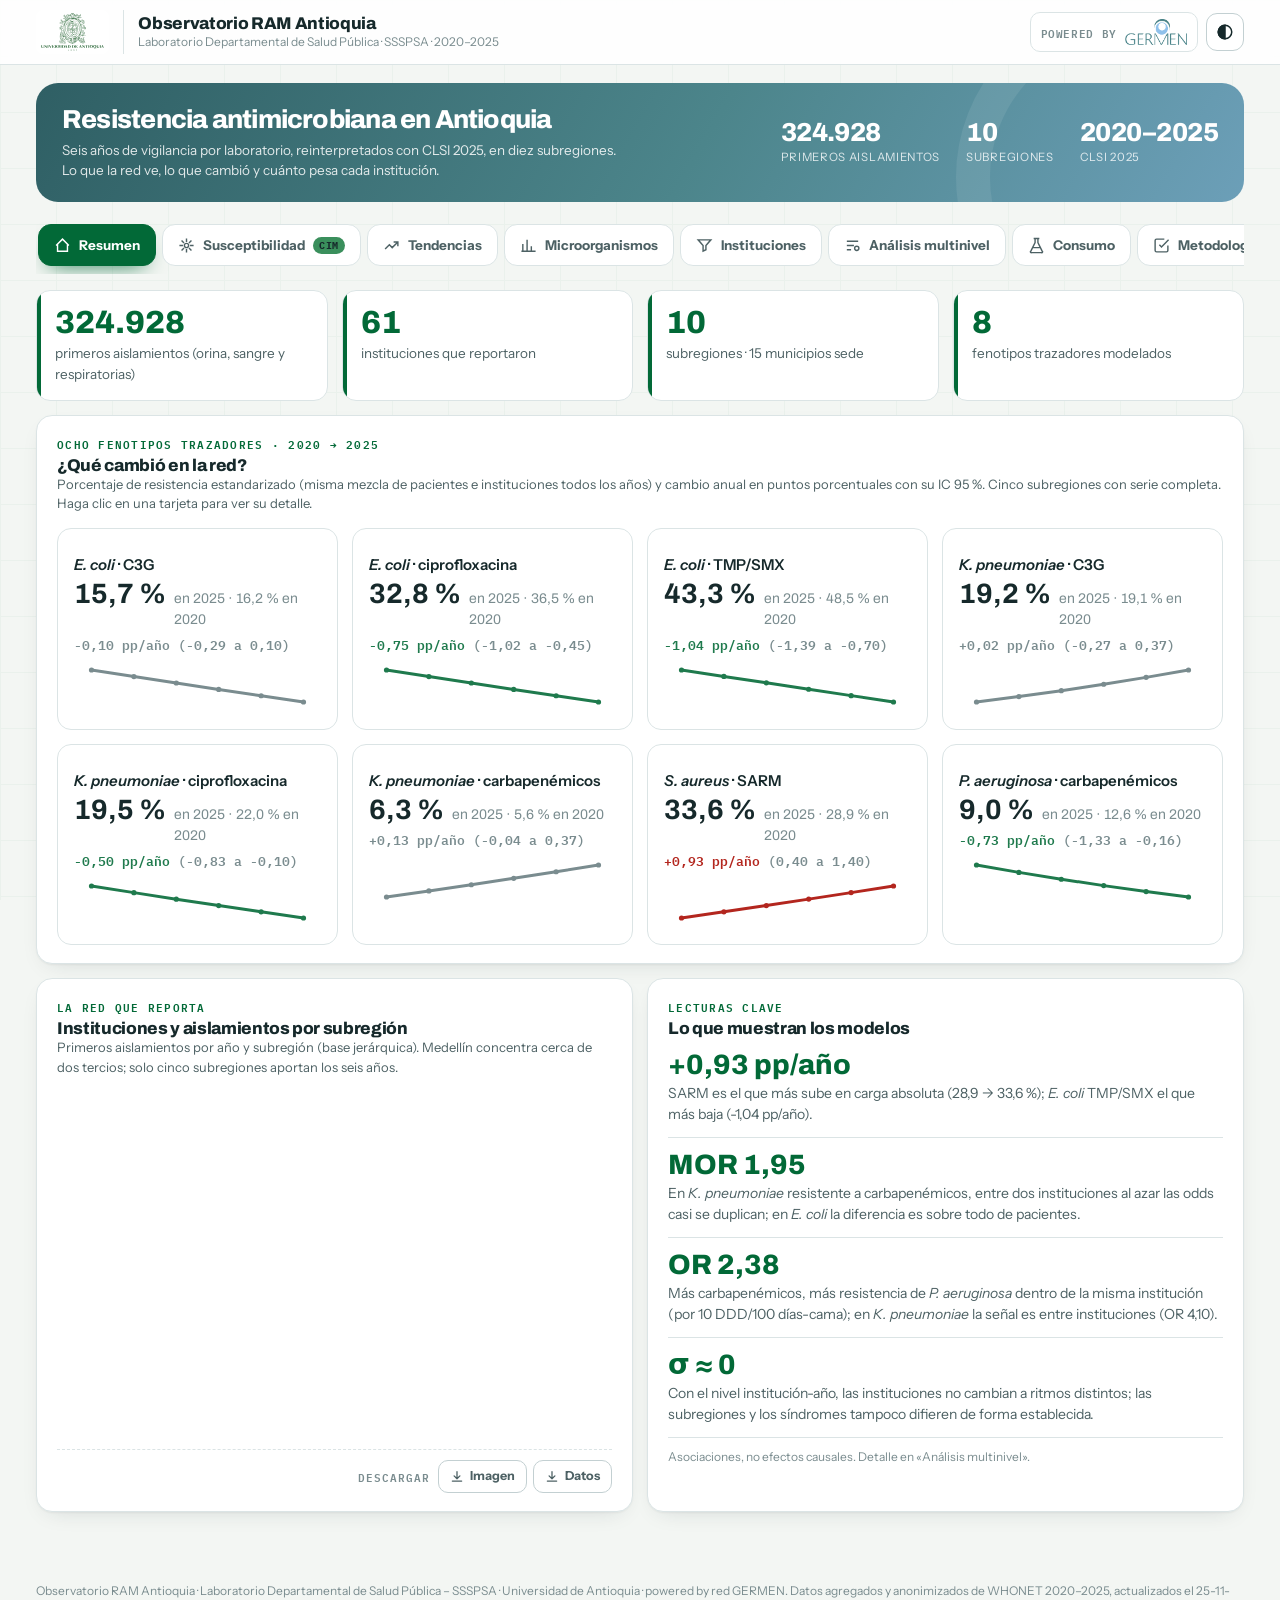
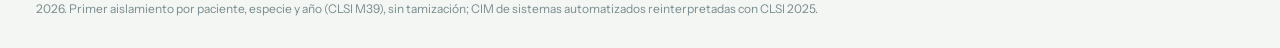
==== antioquia/index.html @ c88a36a8 "Observatorio RAM Antioquia: datos agregados y anonimizados (LDSP, UdeA, red GERMEN) Co-Authored-By: " ====
<!DOCTYPE html>
<html lang="es">
<head>
<meta charset="UTF-8">
<meta name="viewport" content="width=device-width, initial-scale=1, viewport-fit=cover">
<title>Observatorio RAM Antioquia</title>
<meta name="description" content="Observatorio de resistencia antimicrobiana de Antioquia, 2020–2025: perfiles de sensibilidad por subregión, síndrome y ámbito, espectro de CIM, tendencias ajustadas, comparación anónima de instituciones, consumo de antibióticos y hallazgos del análisis multinivel. Laboratorio Departamental de Salud Pública – SSSPSA, Universidad de Antioquia, red GERMEN.">
<meta name="theme-color" content="#4c858b">
<link rel="icon" type="image/png" href="img/favicon-64.png">
<link rel="preconnect" href="https://fonts.googleapis.com">
<link rel="stylesheet" href="https://fonts.googleapis.com/css2?family=Archivo:wght@600;800&family=Instrument+Sans:ital,wght@0,400;0,500;0,600;0,700;1,400&family=IBM+Plex+Mono:wght@500;600&display=swap">
<style>

/* === PALETA (logo GERMEN: petroleo #4C858B y azul #8FC1EB) ==================== */
:root{--germen:#4c858b;--germen-osc:#2f5f64;--germen-cla:#e6f0f1;--azul:#8fc1eb;--azul-cla:#edf5fc;--fondo:#f3f7f7;--sup:#fff;--sup2:#eef3f4;
--borde:#dbe4e5;--borde2:#c3d0d2;--tx:#16292b;--tx2:#4d6164;--tx3:#7a8c8f;--ok:#1f7a4d;--wn:#8a5a00;--er:#b3261e;
--s-hi:#4c858b;--s-md:#d69a2d;--s-lo:#c2462e;--cS:#e1eeee;--cI:#f6ead0;--cR:#f5dcd4;--ink:#16292b;
--sombra:0 1px 2px rgba(22,41,43,.05),0 8px 24px -12px rgba(22,41,43,.18);--radio:16px;
--f-disp:'Archivo',system-ui,sans-serif;--f-body:'Instrument Sans',system-ui,-apple-system,'Segoe UI',sans-serif;--f-mono:'IBM Plex Mono',ui-monospace,Consolas,monospace;
--ease:cubic-bezier(.16,1,.3,1);color-scheme:light}
@media (prefers-color-scheme:dark){:root:not([data-theme="light"]){--germen:#6fb0b6;--germen-osc:#a6d6db;--germen-cla:#1d3436;--azul:#8fc1eb;--azul-cla:#1a2a38;
--fondo:#0f1718;--sup:#172224;--sup2:#1e2b2d;--borde:#2b3b3e;--borde2:#3a4d50;--tx:#e8f0f1;--tx2:#a9bbbe;--tx3:#7f9396;--ok:#6fd19c;--wn:#f2c46b;--er:#f19a93;
--s-hi:#6fb0b6;--s-md:#e7b452;--s-lo:#ec8a7a;--cS:#1f3a3c;--cI:#3d3420;--cR:#41282a;--ink:#e8f0f1;--sombra:0 1px 2px rgba(0,0,0,.3),0 8px 24px -12px rgba(0,0,0,.6);color-scheme:dark}}
:root[data-theme="dark"]{--germen:#6fb0b6;--germen-osc:#a6d6db;--germen-cla:#1d3436;--azul:#8fc1eb;--azul-cla:#1a2a38;--fondo:#0f1718;--sup:#172224;--sup2:#1e2b2d;
--borde:#2b3b3e;--borde2:#3a4d50;--tx:#e8f0f1;--tx2:#a9bbbe;--tx3:#7f9396;--ok:#6fd19c;--wn:#f2c46b;--er:#f19a93;--s-hi:#6fb0b6;--s-md:#e7b452;--s-lo:#ec8a7a;
--cS:#1f3a3c;--cI:#3d3420;--cR:#41282a;--ink:#e8f0f1;--sombra:0 1px 2px rgba(0,0,0,.3),0 8px 24px -12px rgba(0,0,0,.6);color-scheme:dark}
*{box-sizing:border-box;margin:0;padding:0}
body{font:14.5px/1.5 var(--f-body);color:var(--tx);background:var(--fondo);min-height:100vh}
body::before{content:'';position:fixed;inset:0;pointer-events:none;z-index:-1;background-image:linear-gradient(var(--germen) 1px,transparent 1px),linear-gradient(90deg,var(--germen) 1px,transparent 1px);background-size:56px 56px;opacity:.035}
button,input,select{font:inherit;color:inherit}button{cursor:pointer}
:focus-visible{outline:2px solid var(--germen);outline-offset:2px;border-radius:8px}
a{color:var(--germen-osc)}
/* === CABECERA ================================================================ */
.barra{background:color-mix(in srgb,var(--sup) 88%,transparent);backdrop-filter:blur(10px);border-bottom:1px solid var(--borde);position:sticky;top:0;z-index:20}
.barra-in{max-width:1240px;margin:0 auto;padding:10px 16px;display:flex;align-items:center;gap:14px}
.logo{height:40px;width:auto;display:block;background:#fff;border-radius:8px;padding:3px 5px}
.marca-sep{width:1px;align-self:stretch;background:var(--borde)}
.titulo h1{font:800 17px var(--f-disp);letter-spacing:-.02em}.titulo p{font-size:12px;color:var(--tx3)}
.barra-der{margin-left:auto;display:flex;align-items:center;gap:8px}
.suite{display:flex;gap:3px;padding:4px;border-radius:12px;background:var(--sup2);border:1px solid var(--borde)}
.suite a{padding:6px 12px;border-radius:9px;font-size:12.5px;font-weight:700;color:var(--tx2);text-decoration:none;white-space:nowrap;transition:all .2s}
.suite a:hover{color:var(--germen-osc)}
.suite a.act{background:var(--germen);color:#fff;box-shadow:0 6px 14px -8px var(--germen)}
.ico-btn{width:38px;height:38px;border-radius:11px;border:1px solid var(--borde2);background:var(--sup);display:grid;place-items:center;transition:all .2s}
.ico-btn:hover{border-color:var(--germen);color:var(--germen-osc);transform:rotate(-12deg)}
/* === HERO ===================================================================== */
.hero{max-width:1240px;margin:18px auto 0;padding:0 16px}
.hero-in{border-radius:22px;padding:22px 26px;background:linear-gradient(120deg,#2f5f64 0%,#4c858b 55%,#6c9fb8 100%);color:#fff;display:flex;gap:24px;align-items:center;flex-wrap:wrap;position:relative;overflow:hidden}
.hero-in::after{content:'';position:absolute;right:-60px;top:-80px;width:280px;height:280px;border-radius:50%;border:34px solid rgba(255,255,255,.08)}
.hero h2{font:800 26px/1.1 var(--f-disp);letter-spacing:-.03em}.hero p{opacity:.85;font-size:13.5px;max-width:560px;margin-top:6px}
.hero-k{display:flex;gap:26px;margin-left:auto;flex-wrap:wrap;position:relative;z-index:1}
.hero-k div b{display:block;font:800 26px var(--f-disp);letter-spacing:-.02em}.hero-k div span{font-size:11.5px;opacity:.8;text-transform:uppercase;letter-spacing:.06em}
main{max-width:1240px;margin:0 auto;padding:14px 16px 56px}
/* === PESTANAS ================================================================= */
.tabs{display:flex;gap:6px;margin:4px 0 16px;overflow-x:auto;scrollbar-width:none;padding:4px 2px 8px}
.tabs::-webkit-scrollbar{display:none}
.tab{display:inline-flex;align-items:center;gap:8px;padding:10px 15px;border:1px solid var(--borde);background:var(--sup);color:var(--tx2);font-weight:700;font-size:13.5px;border-radius:13px;white-space:nowrap;transition:all .25s var(--ease)}
.tab svg{width:17px;height:17px;flex:none}
.tab:hover{border-color:var(--germen);color:var(--germen-osc);transform:translateY(-1px)}
.tab.act{background:var(--germen);border-color:var(--germen);color:#fff;box-shadow:0 10px 22px -12px var(--germen)}
.tab .nuevo{font:700 9.5px var(--f-mono);letter-spacing:.06em;text-transform:uppercase;padding:2px 6px;border-radius:999px;background:var(--azul);color:#16292b}
.pan{display:none}.pan.act{display:block;animation:entra .45s var(--ease)}
@keyframes entra{from{opacity:0;transform:translateY(8px)}to{opacity:1;transform:none}}
/* === FILTROS ================================================================== */
.frow{display:flex;align-items:flex-end;gap:14px;flex-wrap:wrap;padding:14px 16px;background:var(--sup);border:1px solid var(--borde);border-radius:var(--radio);margin-bottom:14px;box-shadow:var(--sombra)}
.f{display:flex;flex-direction:column;gap:5px}
.f>label{font:600 10.5px var(--f-mono);color:var(--tx3);text-transform:uppercase;letter-spacing:.09em}
.sel{appearance:none;font-size:13.5px;font-weight:600;padding:8px 34px 8px 12px;border:1px solid var(--borde2);border-radius:11px;background:var(--sup) url("data:image/svg+xml,%3Csvg xmlns='http://www.w3.org/2000/svg' width='12' height='12' viewBox='0 0 24 24' fill='none' stroke='%234c858b' stroke-width='3'%3E%3Cpath d='m6 9 6 6 6-6'/%3E%3C/svg%3E") no-repeat right 11px center;max-width:100%;transition:border-color .2s}
.sel:hover{border-color:var(--germen)}
.seg{display:inline-flex;padding:3px;border-radius:12px;background:var(--sup2);border:1px solid var(--borde);gap:2px;flex-wrap:wrap}
.seg button{border:0;background:none;padding:6px 11px;border-radius:9px;font-size:12.5px;font-weight:700;color:var(--tx2);transition:all .2s var(--ease)}
.seg button:hover{color:var(--germen-osc)}
.seg button.on{background:var(--sup);color:var(--germen-osc);box-shadow:0 1px 2px rgba(0,0,0,.08),0 4px 10px -6px rgba(47,95,100,.5)}
/* === TARJETAS ================================================================ */
.tarjeta{background:var(--sup);border:1px solid var(--borde);border-radius:var(--radio);padding:18px 20px;box-shadow:var(--sombra);margin-bottom:14px;min-width:0;transition:box-shadow .3s}
.tarjeta:hover{box-shadow:0 1px 2px rgba(22,41,43,.05),0 14px 34px -16px rgba(22,41,43,.28)}
.tarjeta h2{font:800 17px var(--f-disp);letter-spacing:-.02em}.tarjeta h3{font-size:14px;font-weight:700;margin:12px 0 6px}
.thead{display:flex;justify-content:space-between;align-items:flex-start;gap:10px;flex-wrap:wrap}
.kick{font:600 10.5px var(--f-mono);color:var(--germen);text-transform:uppercase;letter-spacing:.12em;margin-bottom:3px}
.sub{color:var(--tx2);font-size:13px}.nota{font-size:12px;color:var(--tx3);margin-top:10px;line-height:1.55}
.g2{display:grid;grid-template-columns:minmax(0,1fr) minmax(0,1fr);gap:14px}.g37{display:grid;grid-template-columns:minmax(0,.95fr) minmax(0,1.05fr);gap:14px}
.g3{display:grid;grid-template-columns:repeat(3,minmax(0,1fr));gap:14px}
.g2>*,.g37>*,.g3>*{min-width:0}
@media (max-width:900px){.g2,.g37,.g3{grid-template-columns:minmax(0,1fr)}}
.stats{display:grid;grid-template-columns:repeat(4,minmax(0,1fr));gap:12px;margin-bottom:14px}
@media (max-width:640px){.stats{grid-template-columns:repeat(2,minmax(0,1fr))}.titulo p,.marca-sep{display:none}.suite a{padding:6px 8px}.barra-in{flex-wrap:wrap}.hero-k{margin-left:0}}
.stat{background:var(--sup);border:1px solid var(--borde);border-radius:14px;padding:14px;position:relative;overflow:hidden}
.stat::before{content:'';position:absolute;left:0;top:0;bottom:0;width:4px;background:var(--germen)}
.stat-n{font:800 28px/1.05 var(--f-disp);letter-spacing:-.03em;font-variant-numeric:tabular-nums;color:var(--germen-osc)}.stat-l{font-size:12px;color:var(--tx2);margin-top:5px}
/* === TABLAS =================================================================== */
.tw{overflow-x:auto;border:1px solid var(--borde);border-radius:12px}
table{border-collapse:collapse;width:100%;font-size:13px}
th{font:600 10.5px var(--f-mono);text-transform:uppercase;letter-spacing:.07em;color:var(--tx3);padding:9px 10px;border-bottom:1px solid var(--borde);background:var(--sup2);text-align:right;white-space:nowrap}
td{padding:7px 10px;text-align:right;border-bottom:1px solid var(--borde);font-variant-numeric:tabular-nums}
th:first-child,td:first-child{text-align:left}tr:last-child td{border-bottom:none}
tbody tr{transition:background .15s}tbody tr:hover{background:var(--sup2)}
tr.sel-row{background:var(--germen-cla)!important}
td i{color:var(--tx2)}.mu{color:var(--tx3)}
.barra-s{position:relative;height:12px;border-radius:7px;background:var(--sup2);min-width:100px}
.barra-s span{position:absolute;left:0;top:0;bottom:0;border-radius:7px;transition:width .8s var(--ease)}
.barra-s em{position:absolute;top:-3px;bottom:-3px;width:2px;background:var(--tx2);opacity:.6}
.chip{display:inline-block;padding:2px 9px;border-radius:999px;font-size:11.5px;font-weight:700}
.c-hi{background:color-mix(in srgb,var(--s-hi) 18%,transparent);color:var(--s-hi)}.c-md{background:color-mix(in srgb,var(--s-md) 20%,transparent);color:var(--wn)}.c-lo{background:color-mix(in srgb,var(--s-lo) 18%,transparent);color:var(--er)}
.leg{display:flex;gap:14px;flex-wrap:wrap;font-size:12px;color:var(--tx2);margin-top:10px}.leg i{display:inline-block;width:12px;height:12px;border-radius:3px;margin-right:6px;vertical-align:-1px}
canvas{max-width:100%}
.aviso{border-radius:14px;padding:12px 16px;font-size:13px;background:var(--azul-cla);border:1px solid color-mix(in srgb,var(--azul) 55%,transparent);color:var(--tx2);margin-bottom:14px}
.vacio{padding:36px;text-align:center;color:var(--tx3)}
footer{max-width:1240px;margin:0 auto;padding:0 16px 30px;font-size:12px;color:var(--tx3)}
/* === GRAFICOS SVG PROPIOS (rosa, espectro, franjas) ============================ */
.viz svg{width:100%;height:auto;display:block}
.rosa-ab{font:700 11.5px var(--f-mono);fill:var(--tx)}.rosa-p{font:800 14px var(--f-disp)}.rosa-c{font:600 13px var(--f-body);fill:var(--tx2);font-style:italic}
.ax{font:500 11px var(--f-mono);fill:var(--tx3)}.bl{font:600 12.5px var(--f-body);fill:var(--tx)}.cel{font:600 9.5px var(--f-mono);fill:var(--tx)}
.petal{transform:scale(0);animation:crece .9s var(--ease) forwards;animation-delay:var(--d)}
@keyframes crece{to{transform:scale(1)}}
.col{transform:scaleY(0);transform-box:fill-box;transform-origin:bottom;animation:sube .7s var(--ease) forwards;animation-delay:var(--d)}
@keyframes sube{to{transform:none}}
.petal:hover,.col:hover{filter:brightness(1.12)}
.vista{display:flex;gap:8px;align-items:center}
.strip-row{display:grid;grid-template-columns:minmax(150px,230px) 1fr 70px;gap:10px;align-items:center;padding:6px 0;border-bottom:1px dashed var(--borde)}
.strip-row:last-child{border-bottom:0}
.strip-row .lab{font-size:12.5px;font-weight:600}
.strip-row .val{font:700 13px var(--f-mono);text-align:right}
.yo-badge{display:inline-flex;align-items:center;gap:8px;font:800 30px var(--f-disp);color:var(--germen-osc)}
.yo-badge span{display:grid;place-items:center;width:48px;height:48px;border-radius:14px;background:var(--germen);color:#fff;font-size:26px}
/* === DESCARGAS (descargas.js) ================================================ */
.dl-bar{display:flex;align-items:center;justify-content:flex-end;gap:6px;margin-top:12px;padding-top:10px;border-top:1px dashed var(--borde);flex-wrap:wrap}
.dl-lab{font:600 10.5px var(--f-mono);color:var(--tx3);text-transform:uppercase;letter-spacing:.1em;margin-right:2px}
.dl-msg{font-size:12px;color:var(--er);margin-right:auto}
.dl-bar button{display:inline-flex;align-items:center;gap:6px;border:1px solid var(--borde2);background:var(--sup);color:var(--tx2);font-size:12.5px;font-weight:700;padding:6px 11px;border-radius:10px;transition:all .2s var(--ease)}
.dl-bar button:hover{border-color:var(--germen);color:var(--germen-osc);background:var(--germen-cla);transform:translateY(-1px)}
.dl-bar button:disabled{opacity:.6;cursor:progress;transform:none}
.dl-ctx{font:600 11px var(--f-mono);color:var(--tx3);letter-spacing:.04em;margin-bottom:8px;padding-bottom:6px;border-bottom:1px solid var(--borde)}
.dl-pie{display:flex;align-items:center;gap:10px;margin-top:14px;padding-top:10px;border-top:1px solid var(--borde);font-size:11px;color:var(--tx3);line-height:1.4}
.dl-pie img{height:26px;width:auto;background:#fff;border-radius:5px;padding:2px 4px}
.tarjeta.dl-captura{transition:none}.tarjeta.dl-captura .petal,.tarjeta.dl-captura .col{animation:none;transform:none}
@media (prefers-reduced-motion:reduce){.petal,.col{animation:none;transform:none}.pan.act{animation:none}}

/* === OBSERVATORIO RAM ANTIOQUIA: añadidos al diseño GERMEN ============================ */
:root{--udea:#07612c;--udea-cla:#e3f2e8}
.logo-udea{height:44px;width:auto}
:root[data-theme="dark"] .logo-udea{filter:brightness(0) invert(1)}
@media (prefers-color-scheme:dark){:root:not([data-theme="light"]) .logo-udea{filter:brightness(0) invert(1)}}
.powered{display:flex;align-items:center;gap:8px;text-decoration:none;color:var(--tx3);font:600 11px var(--f-mono);letter-spacing:.06em;text-transform:uppercase;padding:6px 10px;border:1px solid var(--borde);border-radius:10px;background:var(--sup)}
.powered:hover{border-color:var(--germen)}
.traz{display:grid;grid-template-columns:repeat(4,1fr);gap:14px;margin-top:14px}
@media (max-width:900px){.traz{grid-template-columns:repeat(2,1fr)}}
.tz{border:1px solid var(--borde);border-radius:14px;padding:14px 16px;background:var(--sup);cursor:pointer;transition:transform .25s var(--ease),border-color .25s}
.tz:hover{transform:translateY(-3px);border-color:var(--germen)}
.tz h3{font:600 15px var(--f-body);margin-bottom:6px}.tz h3 i{font-weight:600}
.tz .pv{display:flex;align-items:baseline;gap:8px;font-family:var(--f-disp)}.tz .pv b{font-size:30px;line-height:1}.tz .pv span{font-size:14px;color:var(--tx3)}
.tz .pp{font:600 13px var(--f-mono);margin-top:4px}.tz svg{width:100%;height:46px;margin-top:6px}
.up{color:var(--er)}.dn{color:var(--ok)}.nz{color:var(--tx3)}
.clave{padding:12px 0;border-bottom:1px solid var(--borde)}.clave:last-child{border:0}
.clave b.n{font:800 28px var(--f-disp);color:var(--germen);display:block;line-height:1.1}
.clave p{color:var(--tx2);font-size:14px;margin-top:2px}
.subtabs{margin:4px 0 16px;flex-wrap:wrap}
.met-tbl td,.met-tbl th{white-space:nowrap}
.forest{width:100%;height:auto}
.forest text{font:12px var(--f-body);fill:var(--tx2)}.forest .ax{font:11px var(--f-mono);fill:var(--tx3)}
.paso{display:grid;grid-template-columns:120px 1fr;gap:12px;align-items:center;margin:6px 0}
.paso .b{height:28px;border-radius:6px;background:linear-gradient(90deg,var(--germen),var(--azul));color:#fff;font:600 12px var(--f-mono);display:flex;align-items:center;justify-content:flex-end;padding-right:8px}
.paso .v{font:800 18px var(--f-disp);text-align:right}
.def dt{font:600 12px var(--f-mono);color:var(--germen);text-transform:uppercase;letter-spacing:.06em;margin-top:10px}.def dd{color:var(--tx2);font-size:14px}
#rStats{display:grid;grid-template-columns:repeat(4,1fr);gap:14px}
@media (max-width:900px){#rStats{grid-template-columns:repeat(2,1fr)}}
#rStats .stat{display:flex;flex-direction:column;gap:4px;padding:16px 18px}
#rStats .stat b{font:800 32px/1 var(--f-disp);color:var(--germen)}
#rStats .stat span{font-size:13.5px;color:var(--tx2)}
.tz .pv b{font-size:28px;white-space:nowrap}
#pan-c .g37 .tw{max-height:470px;overflow:auto}
.forest text{font-size:14px}.forest .ax{font-size:12.5px}
#qCal td,#qCal th{text-align:left!important}
/* verde institucional UdeA, más oscuro */
:root{--germen:#026937;--germen-osc:#01451f;--germen-cla:#e1efe5;--azul:#3a8f5c;--fondo:#f3f6f3;--sup2:#edf2ee}
@media (prefers-color-scheme:dark){:root:not([data-theme="light"]){--germen:#3fae6a;--germen-osc:#8fd6a8;--germen-cla:#15301f;--azul:#2b7a4b;--fondo:#0e1610;--sup:#152018;--sup2:#1b2a1f}}
:root[data-theme="dark"]{--germen:#3fae6a;--germen-osc:#8fd6a8;--germen-cla:#15301f;--azul:#2b7a4b;--fondo:#0e1610;--sup:#152018;--sup2:#1b2a1f}
.xstats{display:grid;grid-template-columns:repeat(4,1fr);gap:14px;margin:14px 0 18px}
@media (max-width:900px){.xstats{grid-template-columns:repeat(2,1fr)}}
.xstats .stat{display:flex;flex-direction:column;gap:4px;padding:14px 16px;border:1px solid var(--borde);border-radius:12px;background:var(--sup2)}
.xstats .stat b{font:800 26px/1 var(--f-disp);color:var(--germen-osc)}.xstats .stat span{font-size:13px;color:var(--tx2)}
.xh{font:600 15px var(--f-body);margin:6px 0 2px}

</style>
</head>
<body>
<header class="barra">
  <div class="barra-in">
    <img class="logo logo-udea" src="img/udea.svg" alt="Universidad de Antioquia" height="44">
    <span class="marca-sep" aria-hidden="true"></span>
    <div class="titulo"><h1>Observatorio RAM Antioquia</h1><p id="hdrSub">Laboratorio Departamental de Salud Pública · SSSPSA · 2020–2025</p></div>
    <div class="barra-der">
      <a class="powered" href="https://julianepiudea.github.io/Calidad-Whonet/tablero/" title="Observatorio GERMEN" target="_blank" rel="noopener"><span>powered by</span><img src="img/logo_germen.png" alt="red GERMEN" height="26"></a>
      <button class="ico-btn" id="btnTema" type="button" title="Cambiar tema claro/oscuro" aria-label="Cambiar tema"><svg width="18" height="18" viewBox="0 0 24 24" fill="none" stroke="currentColor" stroke-width="2"><circle cx="12" cy="12" r="9"/><path d="M12 3a9 9 0 0 0 0 18z" fill="currentColor"/></svg></button>
    </div>
  </div>
</header>
<section class="hero"><div class="hero-in">
  <div><h2>Resistencia antimicrobiana en Antioquia</h2><p>Seis años de vigilancia por laboratorio, reinterpretados con CLSI 2025, en diez subregiones. Lo que la red ve, lo que cambió y cuánto pesa cada institución.</p></div>
  <div class="hero-k" id="heroK"></div>
</div></section>
<main>
  <div class="tabs" role="tablist">
    <button class="tab act" data-p="r"><svg viewBox="0 0 24 24" fill="none" stroke="currentColor" stroke-width="2"><path d="M3 12 12 3l9 9M5 10v10h14V10"/></svg>Resumen</button>
    <button class="tab" data-p="s"><svg viewBox="0 0 24 24" fill="none" stroke="currentColor" stroke-width="2"><circle cx="12" cy="12" r="3"/><path d="M12 2v5M12 17v5M2 12h5M17 12h5M5 5l3.5 3.5M15.5 15.5 19 19M5 19l3.5-3.5M15.5 8.5 19 5"/></svg>Susceptibilidad<span class="nuevo">CIM</span></button>
    <button class="tab" data-p="t"><svg viewBox="0 0 24 24" fill="none" stroke="currentColor" stroke-width="2"><path d="m3 17 6-6 4 4 8-8M15 7h6v6"/></svg>Tendencias</button>
    <button class="tab" data-p="m"><svg viewBox="0 0 24 24" fill="none" stroke="currentColor" stroke-width="2"><path d="M4 20V10M10 20V4M16 20v-7M22 20H2"/></svg>Microorganismos</button>
    <button class="tab" data-p="c"><svg viewBox="0 0 24 24" fill="none" stroke="currentColor" stroke-width="2"><path d="M3 4h18l-7 8v6l-4 2v-8z"/></svg>Instituciones</button>
    <button class="tab" data-p="a"><svg viewBox="0 0 24 24" fill="none" stroke="currentColor" stroke-width="2"><path d="M4 6h16M4 12h10M4 18h6"/><circle cx="18" cy="16" r="3"/></svg>Análisis multinivel</button>
    <button class="tab" data-p="x"><svg viewBox="0 0 24 24" fill="none" stroke="currentColor" stroke-width="2"><path d="M10 2v6L4 20a1 1 0 0 0 1 2h14a1 1 0 0 0 1-2L14 8V2M8 2h8M7 15h10"/></svg>Consumo</button>
    <button class="tab" data-p="q"><svg viewBox="0 0 24 24" fill="none" stroke="currentColor" stroke-width="2"><path d="M9 11l3 3L22 4M21 12v7a2 2 0 0 1-2 2H5a2 2 0 0 1-2-2V5a2 2 0 0 1 2-2h11"/></svg>Metodología y calidad</button>
  </div>

  <!-- RESUMEN -->
  <section id="pan-r" class="pan act">
    <div class="stats" id="rStats"></div>
    <div class="tarjeta"><div class="kick">Ocho fenotipos trazadores · 2020 → 2025</div><h2>¿Qué cambió en la red?</h2>
      <p class="sub">Porcentaje de resistencia estandarizado (misma mezcla de pacientes e instituciones todos los años) y cambio anual en puntos porcentuales con su IC 95 %. Cinco subregiones con serie completa. Haga clic en una tarjeta para ver su detalle.</p>
      <div class="traz" id="rTraz"></div></div>
    <div class="g2">
      <div class="tarjeta"><div class="kick">La red que reporta</div><h2>Instituciones y aislamientos por subregión</h2><p class="sub" id="rRedSub"></p><div style="position:relative;height:360px"><canvas id="rRed"></canvas></div></div>
      <div class="tarjeta"><div class="kick">Lecturas clave</div><h2>Lo que muestran los modelos</h2><div id="rClaves"></div></div>
    </div>
  </section>

  <!-- SUSCEPTIBILIDAD -->
  <section id="pan-s" class="pan">
    <div class="frow">
      <div class="f"><label>Microorganismo</label><select class="sel" id="sOrg"></select></div>
      <div class="f"><label>Subregión</label><select class="sel" id="sSub2"></select></div>
      <div class="f"><label>Año</label><select class="sel" id="sAnio"></select></div>
      <div class="f"><label>Muestra</label><div class="seg" id="sSin" data-v="*"><button data-v="*" class="on">Todas</button><button data-v="ITU">Orina</button><button data-v="ITS">Sangre</button><button data-v="IRB">Respiratoria</button></div></div>
      <div class="f"><label>Ámbito</label><div class="seg" id="sAmb" data-v="Todos"><button data-v="Todos" class="on">Todos</button><button data-v="Comunitario">Comunitario</button><button data-v="Hospitalización">Hospitalización</button><button data-v="UCI">UCI</button></div></div>
    </div>
    <div class="g37">
      <div class="tarjeta"><div class="thead"><div><div class="kick">Perfil de sensibilidad</div><h2 id="sTit"></h2><p class="sub" id="sSub"></p></div>
        <div class="seg" id="sVista" data-v="rosa"><button data-v="rosa" class="on">Perfil</button><button data-v="cim">Espectro de CIM</button></div></div>
        <div class="viz" id="sViz" style="margin-top:8px"></div><div id="sLeg"></div><p class="nota" id="sNota"></p></div>
      <div class="tarjeta"><div class="kick">Antibiograma acumulado</div><h2>% sensible e intervalo de confianza</h2><p class="sub">Haga clic en un antibiótico para ver su distribución de CIM año a año.</p>
        <div class="tw" style="margin-top:10px"><table><thead><tr><th>Antibiótico</th><th>%S</th><th>IC 95 %</th><th></th><th>n</th></tr></thead><tbody id="sTb"></tbody></table></div>
        <p class="nota">IC 95 % de Wilson. Intermedio y SDD cuentan como no sensibles. CLSI 2025 aplicado a todos los años. Primer aislamiento por paciente, especie, año y tipo de muestra (CLSI M39); sin tamización. Solo combinaciones con n ≥ 30.</p></div>
    </div>
    <div class="tarjeta" id="sDeriva"></div>
  </section>

  <!-- TENDENCIAS -->
  <section id="pan-t" class="pan">
    <div class="tarjeta"><div class="kick">Modelo multinivel · cinco subregiones con serie completa</div><h2>Tendencia ajustada de los fenotipos trazadores</h2>
      <p class="sub">Puntos: % por año (año categórico, con institución e institución-año). Línea: g-computación para la red observada a composición constante. Gris: % crudo. Elija un fenotipo.</p>
      <div class="frow" style="margin:6px 0 0"><div class="f"><label>Fenotipo</label><select class="sel" id="tFen"></select></div></div>
      <div class="g37" style="margin-top:6px"><div style="position:relative;height:380px"><canvas id="tAj"></canvas></div><div id="tAjTx"></div></div></div>
    <div class="frow"><div class="f"><label>Microorganismo</label><select class="sel" id="tOrg"></select></div>
      <div class="f"><label>Subregión</label><select class="sel" id="tSubr"></select></div>
      <div class="f"><label>Muestra</label><div class="seg" id="tSin" data-v="*"><button data-v="*" class="on">Todas</button><button data-v="ITU">Orina</button><button data-v="ITS">Sangre</button><button data-v="IRB">Respiratoria</button></div></div>
      <div class="f"><label>Antibióticos</label><div style="display:flex;gap:6px;flex-wrap:wrap"><select class="sel" id="tA1"></select><select class="sel" id="tA2"></select><select class="sel" id="tA3"></select></div></div></div>
    <div class="tarjeta"><div class="kick">Descriptivo · 2020–2025</div><h2>Resistencia año a año</h2><p class="sub" id="tSub"></p><div style="position:relative;height:360px"><canvas id="tCh"></canvas></div>
      <p class="nota">Bandas: IC 95 % de Wilson. Porcentajes crudos: la red cambió de composición (de 33 a 61 instituciones); la lectura ajustada está arriba. Años con n &lt; 30 no se muestran.</p></div>
  </section>

  <!-- MICROORGANISMOS -->
  <section id="pan-m" class="pan">
    <div class="frow"><div class="f"><label>Año</label><select class="sel" id="mAnio"></select></div>
      <div class="f"><label>Muestra</label><div class="seg" id="mSin" data-v="*"><button data-v="*" class="on">Todas</button><button data-v="ITU">Orina</button><button data-v="ITS">Sangre</button><button data-v="IRB">Respiratoria</button></div></div>
      <div class="f"><label>Ámbito</label><div class="seg" id="mAmb" data-v="*"><button data-v="*" class="on">Todos</button><button data-v="Comunitario">Comunitario</button><button data-v="Hospitalización">Hospitalización</button><button data-v="UCI">UCI</button></div></div></div>
    <div class="g2"><div class="tarjeta"><div class="kick">Microorganismos</div><h2 id="mTit"></h2><p class="sub" id="mSub"></p><div style="position:relative;height:460px"><canvas id="mCh"></canvas></div>
      <div class="leg"><span><i style="background:#c2462e"></i>Gram negativo</span><span><i style="background:#4c858b"></i>Gram positivo</span></div></div>
      <div class="tarjeta"><div class="kick">Tabla</div><h2>Los más frecuentes</h2><div class="tw" style="margin-top:10px"><table><thead><tr><th>Microorganismo</th><th>n</th><th>%</th></tr></thead><tbody id="mTb"></tbody></table></div></div></div>
  </section>

  <!-- INSTITUCIONES -->
  <section id="pan-c" class="pan">
    <div class="frow"><div class="f"><label>Fenotipo</label><select class="sel" id="cInd"></select></div>
      <div class="f"><label>Periodo</label><div class="seg" id="cPer" data-v="2023"><button data-v="2023" class="on">2023–2025</button><button data-v="2020">2020–2022</button></div></div>
      <div class="f"><label>Resaltar</label><select class="sel" id="cYo"><option value="">— ninguna —</option></select></div></div>
    <div class="g37"><div class="tarjeta"><div class="kick" id="cKick"></div><h2>Gráfico de embudo</h2><p class="sub" id="cSub"></p><div style="position:relative;height:440px"><canvas id="cCh"></canvas></div>
      <p class="nota">Cada punto es una institución anónima. Curvas: límites binomiales del 95 % (punteado) y 99,8 % (continuo) alrededor del valor de la red. Un punto fuera del 99,8 % es una señal para revisar, no un ranking: no ajusta por la mezcla de pacientes, que sí ajusta el modelo multinivel.</p></div>
      <div class="tarjeta"><div class="kick">Tabla</div><h2>Instituciones</h2><div class="tw" style="margin-top:10px"><table><thead><tr><th>Institución</th><th>n</th><th>%R</th><th>Señal</th></tr></thead><tbody id="cTb"></tbody></table></div></div></div>
    <div class="tarjeta"><div class="kick">Trayectorias institucionales · dos etapas</div><h2>¿Las instituciones cambian al mismo ritmo?</h2>
      <p class="sub" id="cTraySub"></p><div class="viz" id="cTray"></div>
      <p class="nota">Cada fila es una institución anónima con ≥ 100 aislamientos y ≥ 4 años: cambio anual propio de las odds (regresión de Firth con la mezcla de casos fijada) con su IC 95 %, y ◆ su estimación encogida del modelo con pendiente aleatoria (BLUP). La franja es la tendencia de la red.</p></div>
  </section>

  <!-- ANALISIS MULTINIVEL -->
  <section id="pan-a" class="pan">
    <div class="aviso"><b>Hallazgos del análisis multinivel</b>. Modelos logísticos de efectos mixtos con institución e institución-año; asociaciones, no efectos causales. Corrida de noviembre de 2026; se actualiza con el flujo reproducible.</div>
    <div class="subtabs seg" id="aVista" data-v="het"><button data-v="het" class="on">¿Cuánto pesa la institución?</button><button data-v="cons">Presión antibiótica</button><button data-v="sub">Subregiones</button><button data-v="sin">Síndromes</button><button data-v="int">Interacciones</button><button data-v="rob">Robustez</button></div>
    <div id="aBox"></div>
  </section>

  <!-- CONSUMO -->
  <section id="pan-x" class="pan">
    <div class="aviso">Consumo institucional de antibióticos de amplio espectro (ficha del evento 354, instituciones con UCI u hospitalización de adultos), en <b>DDD por 100 días-cama ocupados</b>, recalculado desde los gramos con una DDD fija. Cada institución es una letra.</div>
    <div class="g2"><div class="tarjeta"><div class="kick">2020–2025</div><h2>Consumo por institución y año</h2><p class="sub">Cada línea es una institución anónima; la línea gruesa es la mediana de la red.</p><div style="position:relative;height:380px"><canvas id="xCh"></canvas></div></div>
      <div class="tarjeta"><div class="kick">Cómo se lee</div><h2>Within y between</h2><div id="xTx"></div></div></div>
    <div class="tarjeta"><div class="kick">Mi institución frente a la red</div><h2>Compare su consumo</h2>
      <div class="frow"><div class="f"><label>Institución</label><select class="sel" id="xYo"></select></div></div>
      <div id="xStats" class="xstats"></div>
      <div class="g2"><div><h3 class="xh">Trayectoria frente a la red</h3><p class="sub">Su consumo por año, la mediana de la red y la franja entre los percentiles 25 y 75.</p><div style="position:relative;height:320px"><canvas id="xYoCh"></canvas></div></div>
        <div><h3 class="xh">Between: su nivel medio en la red</h3><p class="sub">Promedio 2020–2025 de cada institución, ordenado; la suya resaltada.</p><div style="position:relative;height:320px"><canvas id="xBeCh"></canvas></div></div></div>
      <div><h3 class="xh">Within: cada año frente a su propio promedio</h3><p class="sub">Diferencia entre el consumo del año y el promedio de la institución (DDD/100 días-cama). Barras sobre cero: años con más consumo que su nivel habitual.</p><div style="position:relative;height:240px"><canvas id="xWiCh"></canvas></div></div>
      <p class="nota" id="xYoNota"></p></div>
  </section>

  <!-- METODOLOGIA -->
  <section id="pan-q" class="pan">
    <div class="g2"><div class="tarjeta" id="qFlujo"></div><div class="tarjeta" id="qDef"></div></div>
    <div class="g2"><div class="tarjeta" id="qLim"></div><div class="tarjeta" id="qCita"></div></div>
  </section>
</main>
<footer id="pie"></footer>
<script src="vendor/chart.umd.js"></script>
<script src="datos_obs.js"></script>
<script src="obs.js"></script>
<script src="vendor/html-to-image.js"></script>
<script src="descargas.js"></script>
</body>
</html>
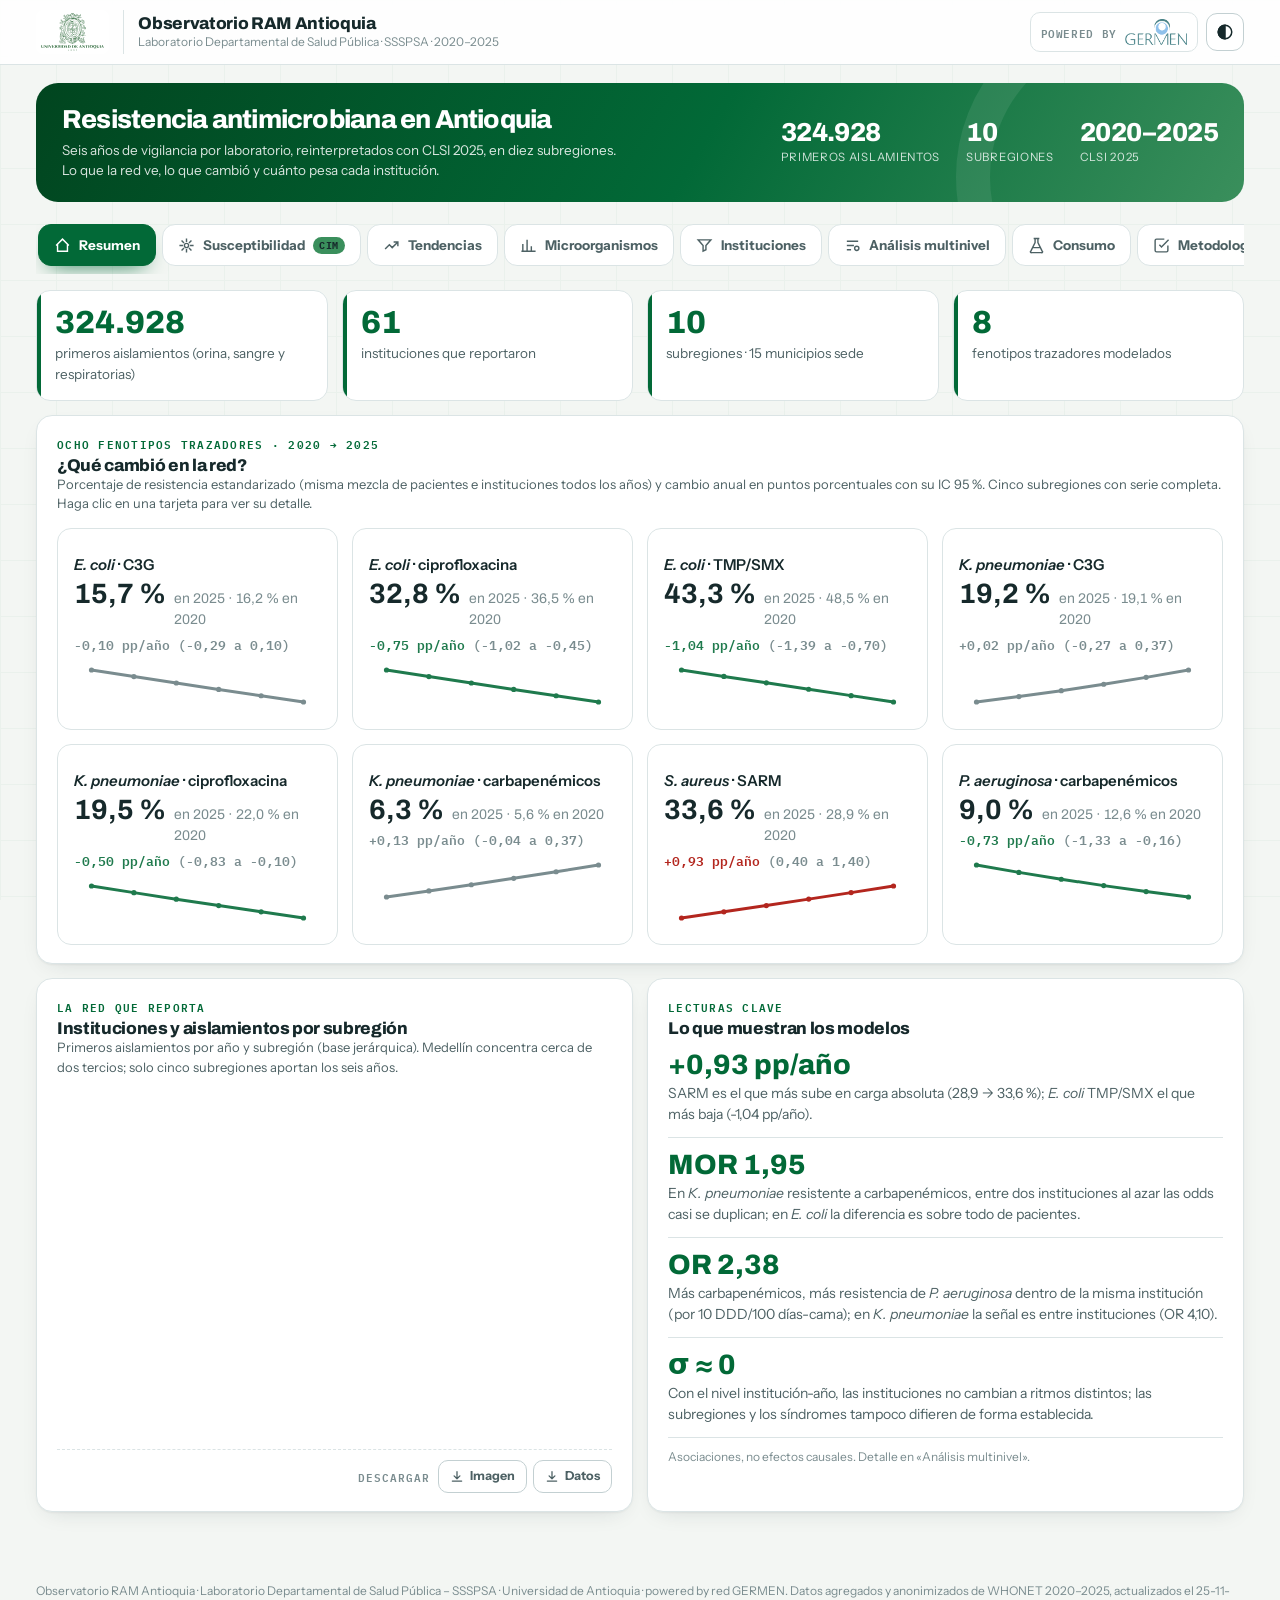
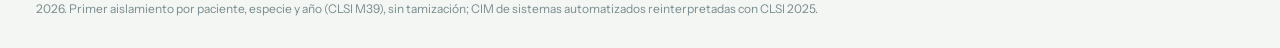
==== commit 3fa97bd1: "Observatorio Antioquia: banner en verde UdeA Co-Authored-By: Claude Opus 5.5 <noreply@anthropic.com>" ====
--- a/antioquia/index.html
+++ b/antioquia/index.html
@@ -5,7 +5,7 @@
 <meta name="viewport" content="width=device-width, initial-scale=1, viewport-fit=cover">
 <title>Observatorio RAM Antioquia</title>
 <meta name="description" content="Observatorio de resistencia antimicrobiana de Antioquia, 2020–2025: perfiles de sensibilidad por subregión, síndrome y ámbito, espectro de CIM, tendencias ajustadas, comparación anónima de instituciones, consumo de antibióticos y hallazgos del análisis multinivel. Laboratorio Departamental de Salud Pública – SSSPSA, Universidad de Antioquia, red GERMEN.">
-<meta name="theme-color" content="#4c858b">
+<meta name="theme-color" content="#026937">
 <link rel="icon" type="image/png" href="img/favicon-64.png">
 <link rel="preconnect" href="https://fonts.googleapis.com">
 <link rel="stylesheet" href="https://fonts.googleapis.com/css2?family=Archivo:wght@600;800&family=Instrument+Sans:ital,wght@0,400;0,500;0,600;0,700;1,400&family=IBM+Plex+Mono:wght@500;600&display=swap">
@@ -179,6 +179,8 @@
 .xstats .stat{display:flex;flex-direction:column;gap:4px;padding:14px 16px;border:1px solid var(--borde);border-radius:12px;background:var(--sup2)}
 .xstats .stat b{font:800 26px/1 var(--f-disp);color:var(--germen-osc)}.xstats .stat span{font-size:13px;color:var(--tx2)}
 .xh{font:600 15px var(--f-body);margin:6px 0 2px}
+.hero-in{background:linear-gradient(120deg,#01451f 0%,#026937 55%,#3a8f5c 100%)!important}
+:root{--s-hi:#026937}
 
 </style>
 </head>
@@ -262,7 +264,7 @@
       <div class="f"><label>Muestra</label><div class="seg" id="mSin" data-v="*"><button data-v="*" class="on">Todas</button><button data-v="ITU">Orina</button><button data-v="ITS">Sangre</button><button data-v="IRB">Respiratoria</button></div></div>
       <div class="f"><label>Ámbito</label><div class="seg" id="mAmb" data-v="*"><button data-v="*" class="on">Todos</button><button data-v="Comunitario">Comunitario</button><button data-v="Hospitalización">Hospitalización</button><button data-v="UCI">UCI</button></div></div></div>
     <div class="g2"><div class="tarjeta"><div class="kick">Microorganismos</div><h2 id="mTit"></h2><p class="sub" id="mSub"></p><div style="position:relative;height:460px"><canvas id="mCh"></canvas></div>
-      <div class="leg"><span><i style="background:#c2462e"></i>Gram negativo</span><span><i style="background:#4c858b"></i>Gram positivo</span></div></div>
+      <div class="leg"><span><i style="background:#c2462e"></i>Gram negativo</span><span><i style="background:#026937"></i>Gram positivo</span></div></div>
       <div class="tarjeta"><div class="kick">Tabla</div><h2>Los más frecuentes</h2><div class="tw" style="margin-top:10px"><table><thead><tr><th>Microorganismo</th><th>n</th><th>%</th></tr></thead><tbody id="mTb"></tbody></table></div></div></div>
   </section>
 
